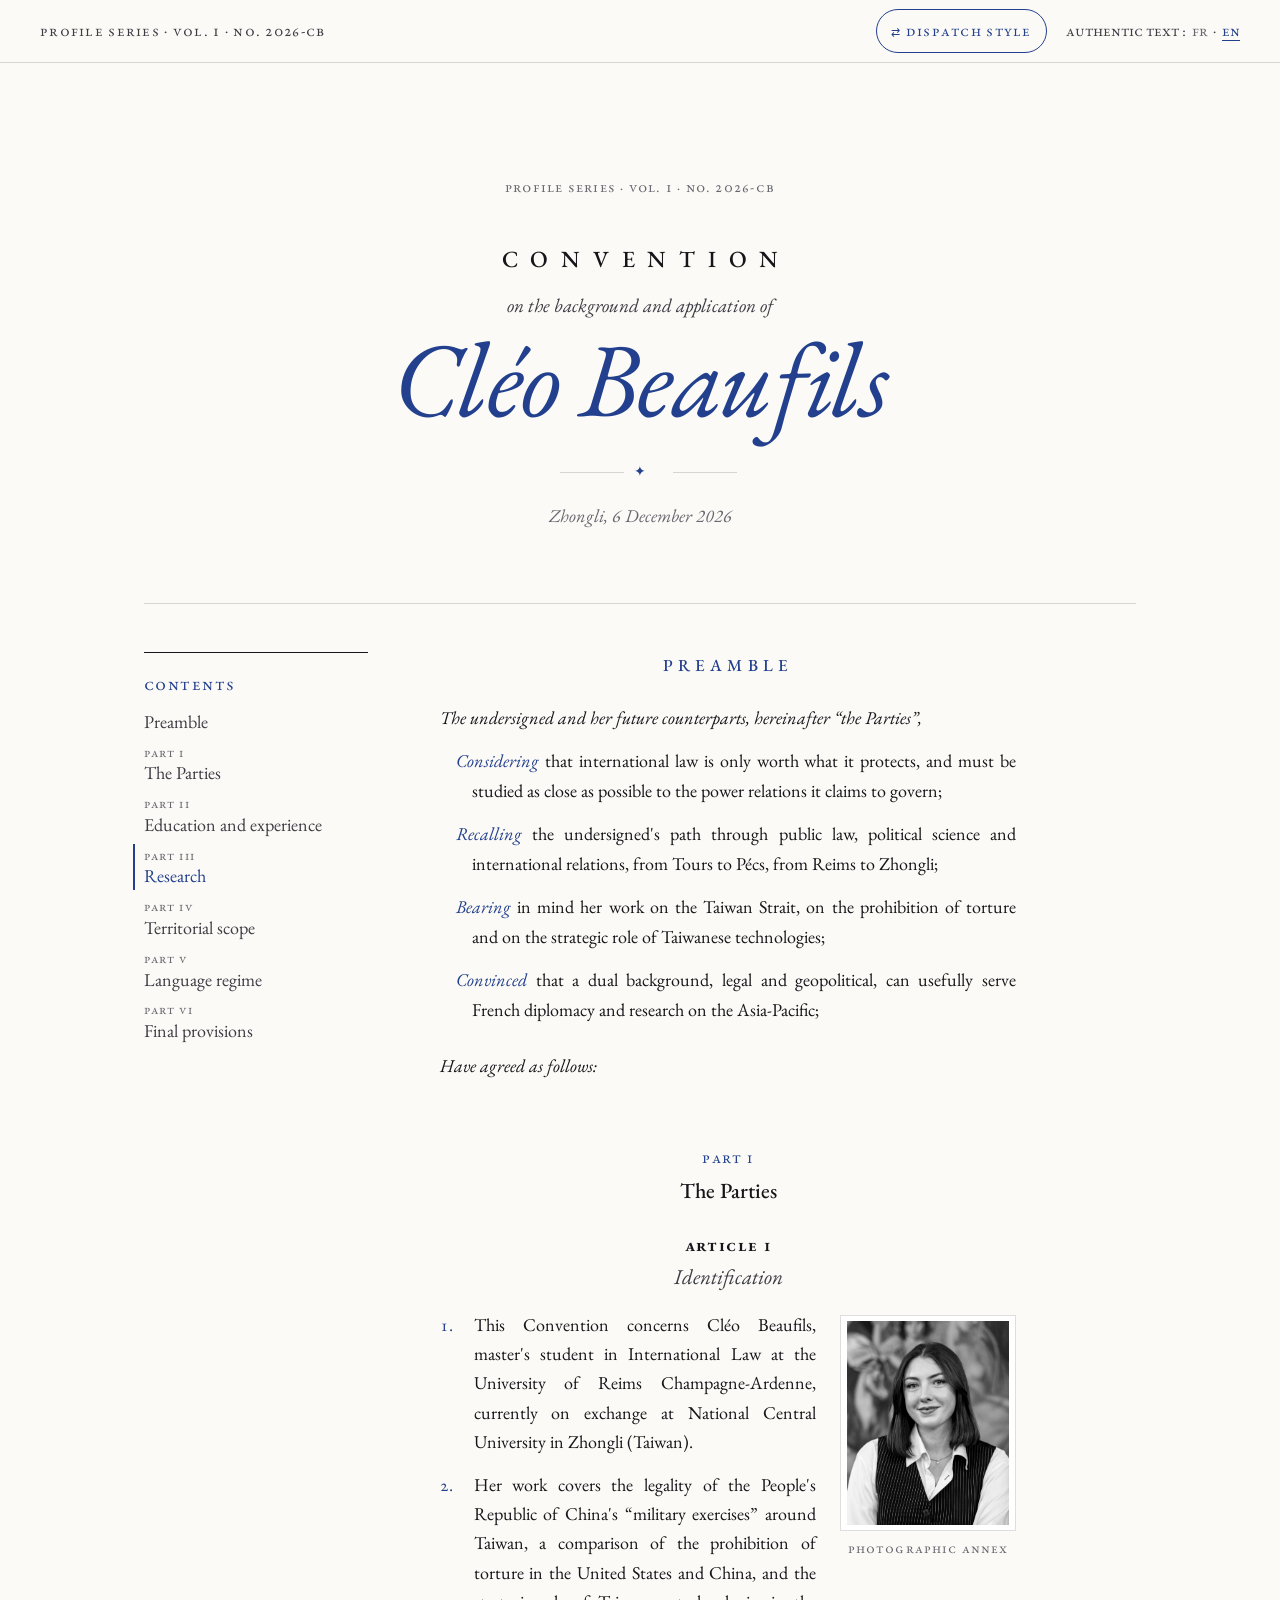
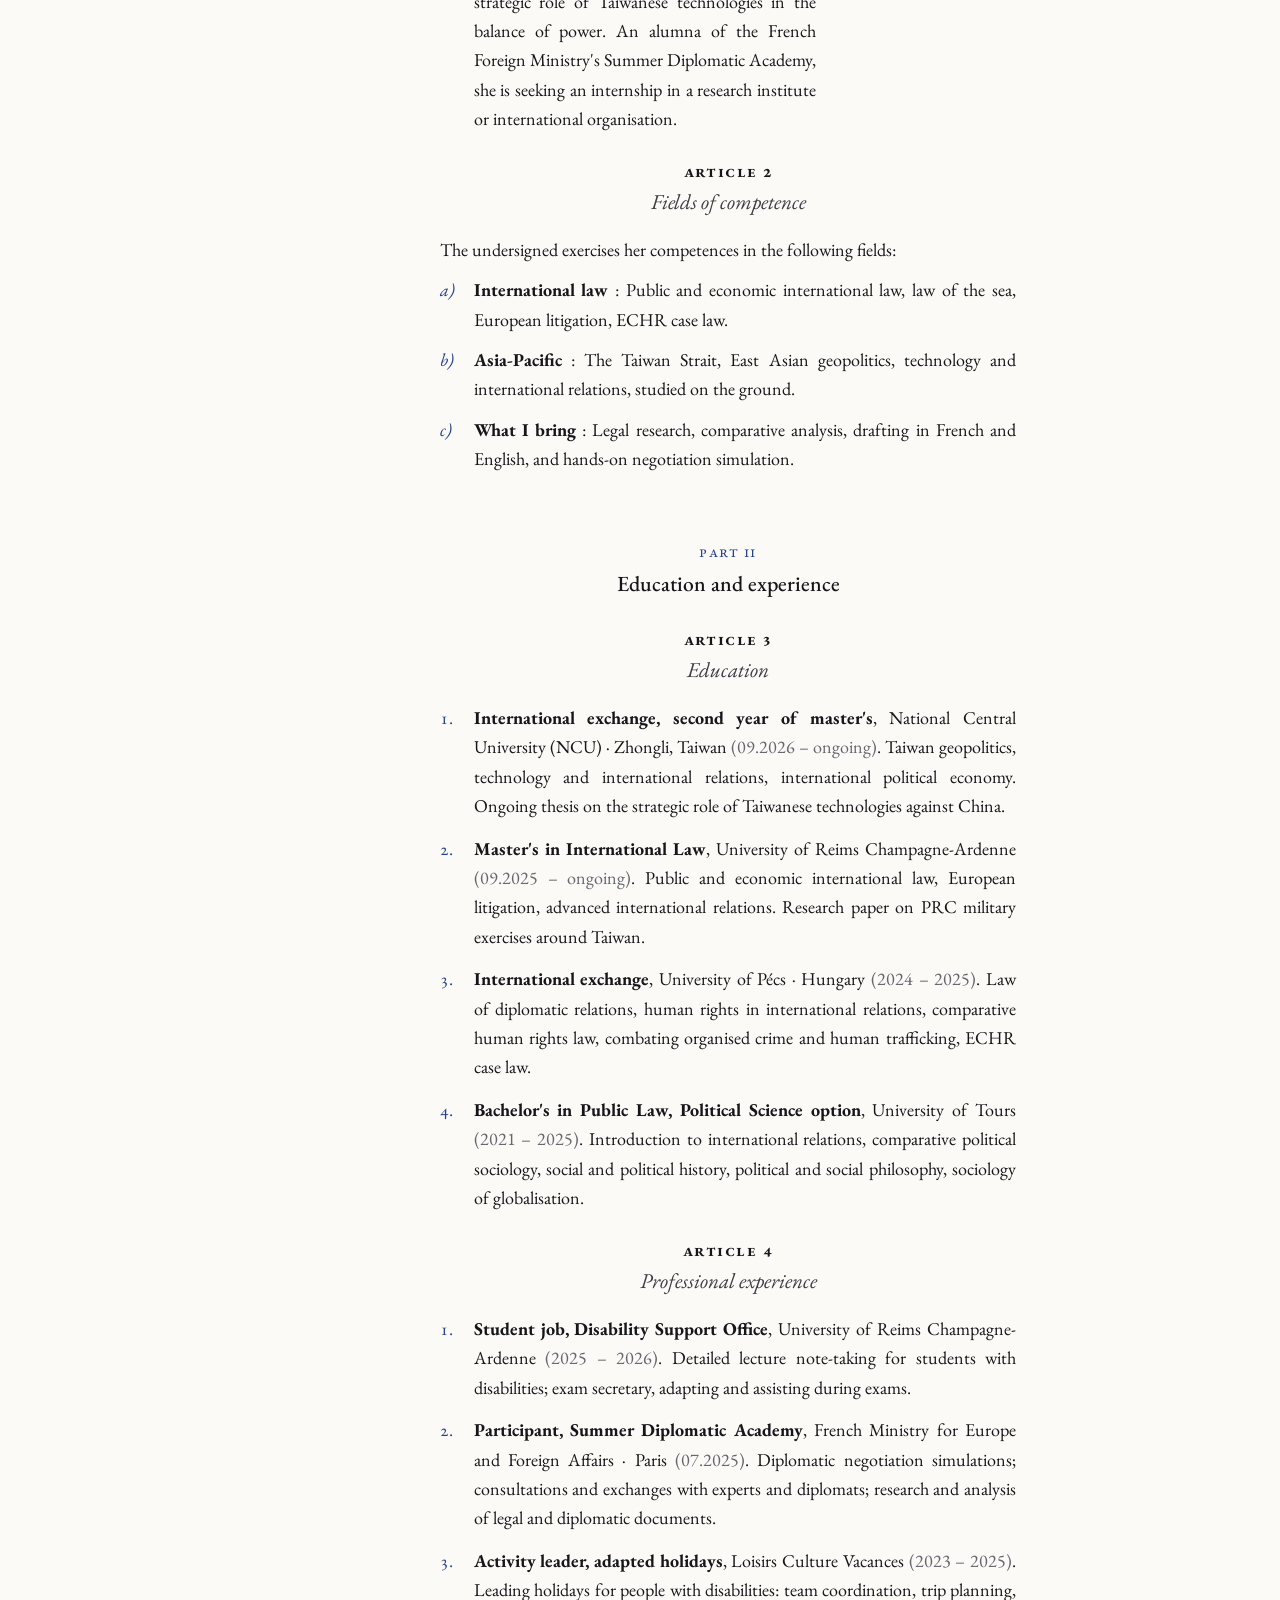
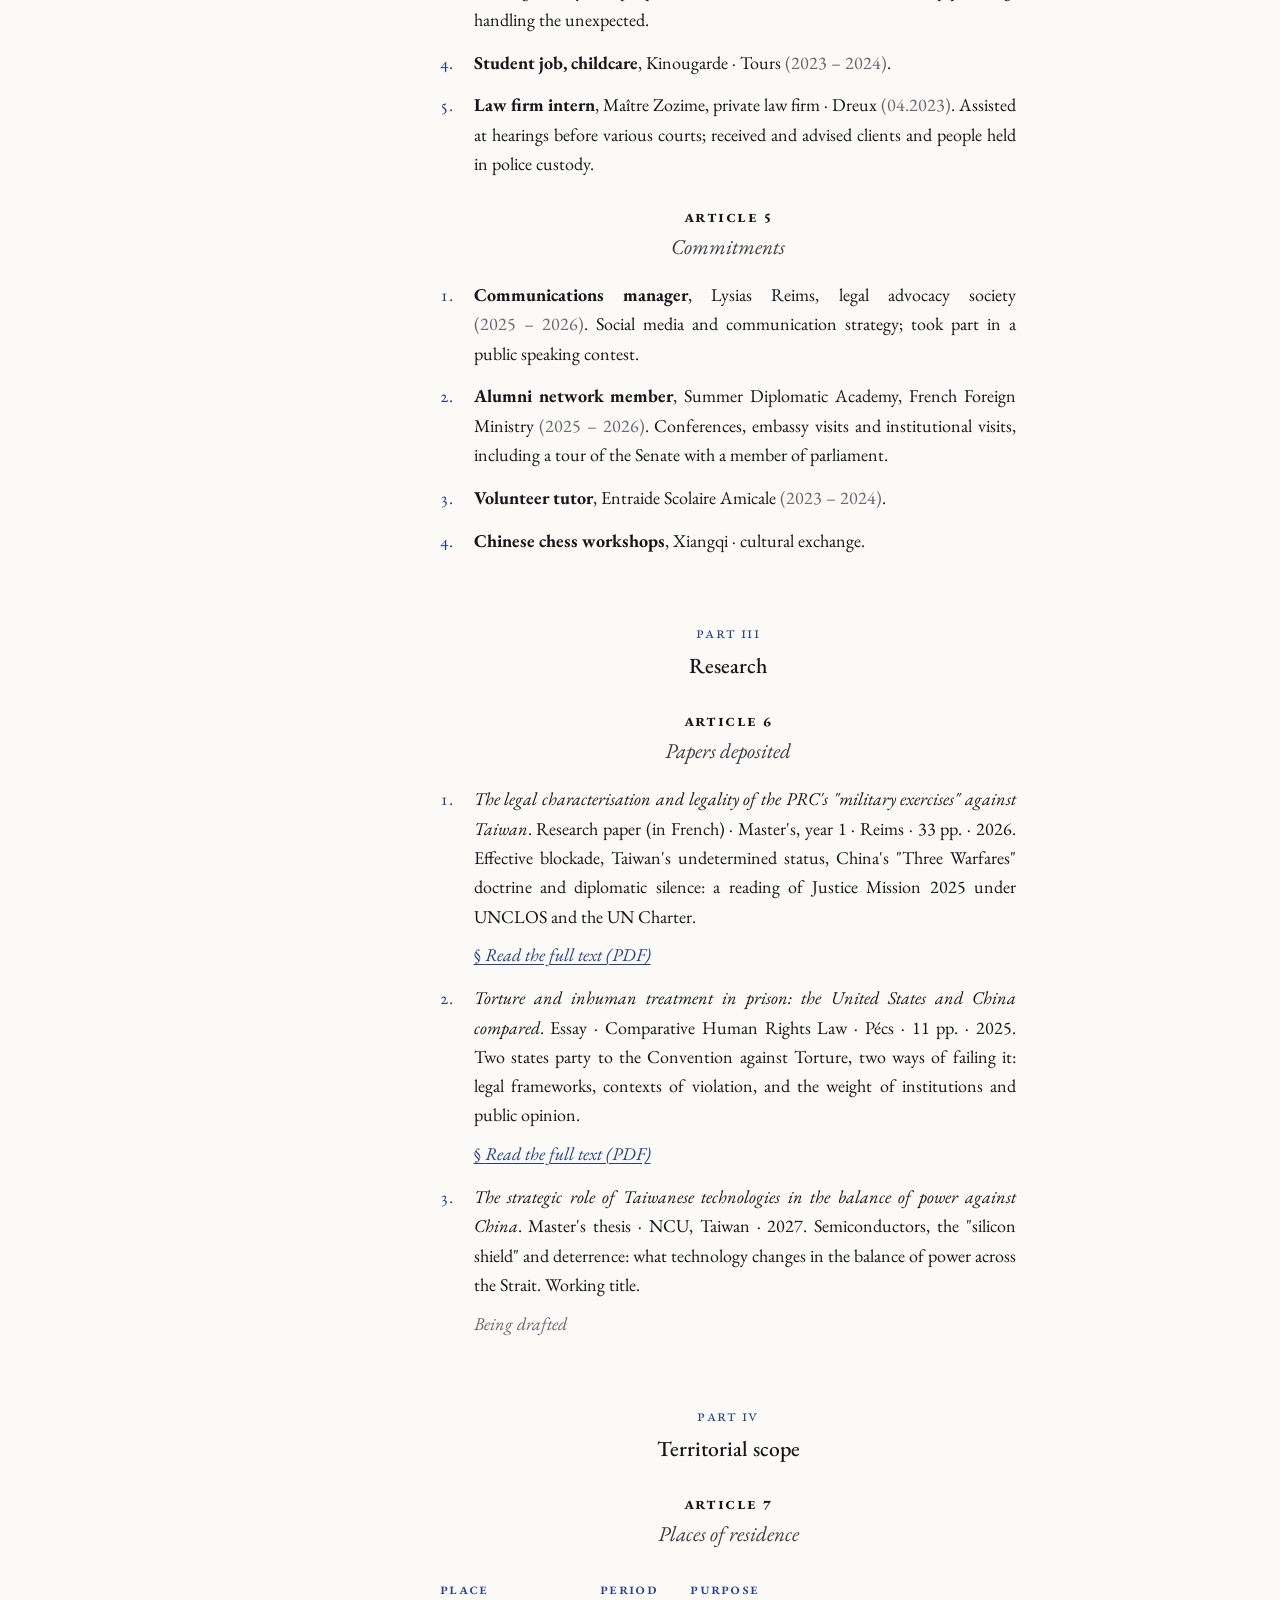
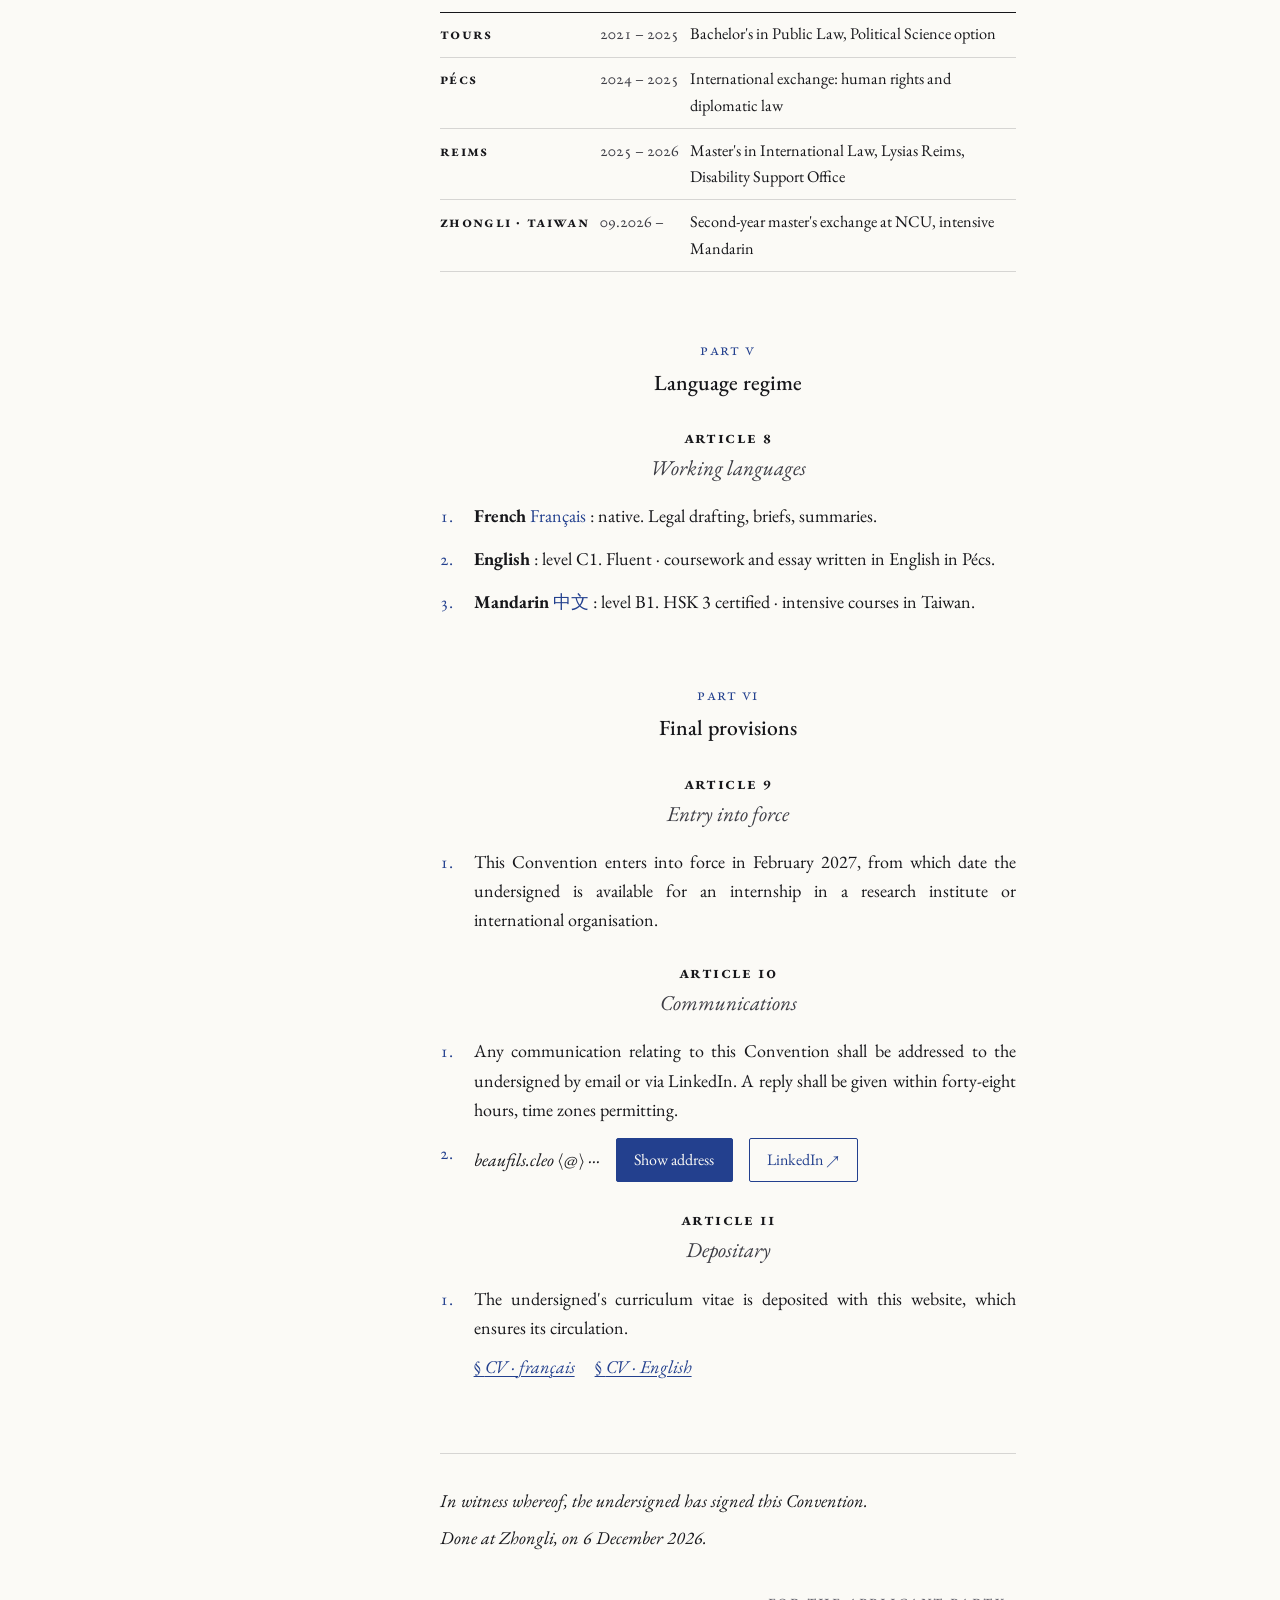
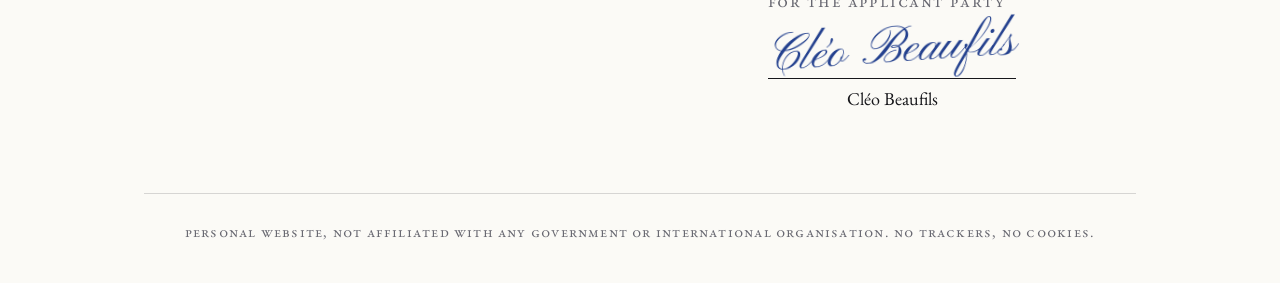
==== convention/index.html @ 14a44d66 "Second design: the profile as an international convention, with a style switch Co-Authored-By: Claud" ====
<!doctype html>
<html lang="fr">
<head>
  <meta charset="utf-8">
  <meta name="viewport" content="width=device-width, initial-scale=1, viewport-fit=cover">
  <title>Convention · Cléo Beaufils</title>
  <meta name="description" content="Portfolio de Cléo Beaufils, rédigé comme une convention internationale : parcours, travaux de recherche, langues et contact.">
  <meta name="theme-color" content="#fbfaf6">
  <meta name="color-scheme" content="light">
  <link rel="canonical" href="https://yannickdurindel.github.io/cleoportfolio/convention/">
  <meta property="og:type" content="profile">
  <meta property="og:title" content="Cléo Beaufils · Convention">
  <meta property="og:description" content="Master 2 de droit international, en mobilité à Taïwan. Parcours, travaux de recherche, contact.">
  <meta property="og:url" content="https://yannickdurindel.github.io/cleoportfolio/convention/">
  <meta property="og:image" content="https://yannickdurindel.github.io/cleoportfolio/assets/img/og.jpg">
  <link rel="icon" href="../favicon.svg" type="image/svg+xml">
  <link rel="icon" href="../assets/img/favicon-32.png" sizes="32x32" type="image/png">
  <link rel="apple-touch-icon" href="../assets/img/apple-touch-icon.png">
  <link rel="preconnect" href="https://fonts.googleapis.com">
  <link rel="preconnect" href="https://fonts.gstatic.com" crossorigin>
  <link rel="stylesheet" href="https://fonts.googleapis.com/css2?family=EB+Garamond:ital,wght@0,400..700;1,400..600&family=Pinyon+Script&display=swap">
  <link rel="stylesheet" href="convention.css?v=20261030f">
  <script type="module" src="convention.js?v=20261030f"></script>
</head>
<body>
  <a class="skip" href="#texte">Aller au texte</a>

  <header class="bar">
    <a class="bar__ref" href="#top" data-ref></a>
    <a class="bar__switch" href="../" data-switch></a>
    <button class="bar__lang" type="button" data-lang>
      <span data-authentic></span>
      <span class="bar__opt" data-l="fr">FR</span><span aria-hidden="true">·</span><span class="bar__opt" data-l="en">EN</span>
    </button>
  </header>

  <div class="page" id="top">
    <header class="title">
      <p class="title__ref" data-ref></p>
      <p class="title__kind" data-kind></p>
      <p class="title__sub" data-sub></p>
      <h1 class="title__name">Cléo Beaufils</h1>
      <p class="title__orn" aria-hidden="true">✦</p>
      <p class="title__date" data-date></p>
    </header>

    <div class="layout">
      <nav class="toc" aria-labelledby="toc-h">
        <p class="toc__h" id="toc-h" data-contents></p>
        <ol data-toc></ol>
      </nav>
      <main id="texte" class="text" data-text></main>
    </div>

    <footer class="foot">
      <p data-footer></p>
    </footer>
  </div>
  <noscript><p class="noscript">Ce site nécessite JavaScript pour afficher son contenu. · This site needs JavaScript to display its content.</p></noscript>
</body>
</html>
---- convention/convention.css ----
/* ==========================================================================
   Cléo Beaufils · « Convention »
   The profile set as an international treaty: paper white, Garamond, one ultramarine accent.
   ========================================================================== */

:root {
  --paper: #fbfaf6;
  --paper-2: #f3f1ea;
  --ink: #16161a;
  --ink-2: #3c3c44;
  --ink-3: #66666f;            /* 5.6:1 on paper */
  --rule: rgba(22, 22, 26, .16);
  --blue: #23408e;             /* 8.6:1 on paper */
  --blue-soft: rgba(35, 64, 142, .08);
  --serif: "EB Garamond", "Garamond", "Iowan Old Style", "Palatino Linotype", Georgia, serif;
  --script: "Pinyon Script", "Snell Roundhand", cursive;
  --zh: "Noto Serif TC", "Noto Serif CJK TC", "PMingLiU", serif;
  --measure: 36rem;
}

*, *::before, *::after { box-sizing: border-box; }
html { -webkit-text-size-adjust: 100%; scroll-behavior: smooth; scroll-padding-top: 4.5rem; }
@media (prefers-reduced-motion: reduce) { html { scroll-behavior: auto; } }
body {
  margin: 0; background: var(--paper); color: var(--ink);
  font: 400 1.13rem/1.62 var(--serif); font-kerning: normal; font-variant-ligatures: common-ligatures;
  text-rendering: optimizeLegibility; -webkit-font-smoothing: antialiased;
}
p, h1, h2, h3, ol, figure, table { margin: 0; }
ol { padding: 0; }
a { color: inherit; }
img { display: block; max-width: 100%; height: auto; }
::selection { background: var(--blue); color: var(--paper); }
:focus-visible { outline: 2px solid var(--blue); outline-offset: 3px; }

.skip { position: absolute; left: -999px; top: .5rem; background: var(--ink); color: var(--paper); padding: .5rem 1rem; z-index: 10; }
.skip:focus { left: .5rem; }

/* small caps that work with or without the font feature */
.caps, .bar, .title__ref, .tit span, .art__n, .toc__h, .toc span, th, .annex figcaption, .sign__for, .foot {
  font-variant-caps: all-small-caps; letter-spacing: .08em;
}

/* ---------- top bar ---------- */
.bar {
  position: sticky; top: 0; z-index: 5;
  display: flex; align-items: center; gap: 1.2rem;
  padding: .55rem clamp(1rem, 4vw, 2.5rem);
  background: rgba(251, 250, 246, .92); backdrop-filter: blur(6px);
  border-bottom: 1px solid var(--rule); font-size: 1rem; color: var(--ink-2);
}
.bar__ref { text-decoration: none; margin-right: auto; white-space: nowrap; overflow: hidden; text-overflow: ellipsis; }
.bar__switch {
  text-decoration: none; white-space: nowrap; color: var(--blue);
  border: 1px solid currentColor; border-radius: 2rem; padding: .2rem .9rem; min-height: 44px;
  display: inline-flex; align-items: center; transition: background .25s, color .25s;
}
.bar__switch:hover { background: var(--blue); color: var(--paper); }
.bar__lang {
  font: inherit; color: inherit; background: none; border: 0; cursor: pointer;
  display: inline-flex; gap: .35rem; align-items: center; min-height: 44px; padding: 0;
}
.bar__opt { color: var(--ink-3); }
.bar__opt.is-on { color: var(--blue); text-decoration: underline; text-underline-offset: 4px; }
@media (max-width: 40rem) { .bar__ref, [data-authentic] { display: none; } .bar { justify-content: flex-end; } }

/* ---------- page ---------- */
.page { max-width: 68rem; margin-inline: auto; padding-inline: clamp(1.1rem, 5vw, 3rem); }

.title { text-align: center; padding-block: clamp(3.5rem, 10vw, 7rem) clamp(2.5rem, 6vw, 4.5rem); border-bottom: 1px solid var(--rule); }
.title__ref { color: var(--ink-3); font-size: .95rem; }
.title__kind {
  margin-top: 2.6rem; font-weight: 500; font-size: clamp(1.1rem, 2.6vw, 1.45rem);
  letter-spacing: .55em; text-transform: uppercase; padding-left: .55em;
}
.title__sub { margin-top: .7rem; font-style: italic; color: var(--ink-2); font-size: 1.2rem; }
.title__name {
  margin-top: .3rem; font-weight: 400; font-style: italic;
  font-size: clamp(3rem, 11vw, 6.6rem); line-height: 1.02; letter-spacing: -.015em; color: var(--blue);
}
.title__orn { margin-top: 1.6rem; color: var(--blue); font-size: .9rem; letter-spacing: 1.2em; padding-left: 1.2em; }
.title__orn::before, .title__orn::after { content: ""; display: inline-block; width: 4rem; height: 1px; background: var(--rule); vertical-align: middle; margin-inline: .6rem; }
.title__date { margin-top: 1.2rem; color: var(--ink-3); font-style: italic; }

.layout { display: grid; gap: 2rem; padding-block: 3rem 5rem; }
@media (min-width: 60rem) {
  .layout { grid-template-columns: 14rem minmax(0, 1fr); gap: 4.5rem; }
}

/* ---------- contents ---------- */
.toc { border: 1px solid var(--rule); padding: 1.1rem 1.3rem; background: var(--paper-2); }
.toc__h { color: var(--blue); margin-bottom: .6rem; }
.toc ol { list-style: none; display: grid; gap: .35rem; }
.toc a { text-decoration: none; color: var(--ink-2); display: block; line-height: 1.3; padding-block: .15rem; }
.toc a span { display: block; font-size: .85rem; color: var(--ink-3); }
.toc a:hover, .toc a[aria-current] { color: var(--blue); }
.toc a[aria-current] { box-shadow: inset 2px 0 0 var(--blue); padding-left: .7rem; margin-left: -.7rem; }
@media (min-width: 60rem) {
  .toc { position: sticky; top: 5.5rem; align-self: start; background: none; border: 0; border-top: 1px solid var(--ink); padding: 1rem 0 0; }
}

/* ---------- text ---------- */
.text { max-width: var(--measure); }
.text > * + * { margin-top: 1.4rem; }

.tit { text-align: center; font-weight: 500; font-size: 1.35rem; margin-top: 4rem !important; margin-bottom: .6rem; }
.tit span { display: block; color: var(--blue); font-weight: 400; font-size: 1.05rem; margin-bottom: .1rem; }
.tit--pre { margin-top: 0 !important; letter-spacing: .3em; text-transform: uppercase; font-size: 1.05rem; color: var(--blue); }

.pre { display: grid; gap: .9rem; }
.pre__parties { font-style: italic; }
.pre__c { padding-left: 2rem; text-indent: -1rem; }
.pre__c em { color: var(--blue); }
.pre__agreed { font-style: italic; text-align: center; margin-top: .8rem; }

.art { scroll-margin-top: 5rem; }
.art h3 { text-align: center; font-weight: 400; margin-bottom: 1rem; }
.art__n { display: block; font-weight: 600; font-size: 1.12rem; }
.art__name { display: block; font-style: italic; color: var(--ink-2); }

.paras { list-style: none; counter-reset: p; display: grid; gap: .85rem; }
.paras > li { counter-increment: p; position: relative; padding-left: 2.1rem; }
.paras > li::before { content: counter(p) "."; position: absolute; left: 0; top: 0; color: var(--blue); font-variant-numeric: oldstyle-nums; }
.alpha { list-style: none; counter-reset: a; display: grid; gap: .7rem; margin-top: .7rem; }
.alpha > li { counter-increment: a; position: relative; padding-left: 2.1rem; }
.alpha > li::before { content: counter(a, lower-alpha) ")"; position: absolute; left: 0; color: var(--blue); font-style: italic; }
p { hyphens: auto; text-wrap: pretty; }
.text p { text-align: justify; }
.per { color: var(--ink-3); white-space: nowrap; }
.doc { color: var(--ink); }
.native { color: var(--blue); }
.native[lang="zh-Hant"] { font-family: var(--zh); }

.pdf {
  display: inline-block; margin-top: .4rem; margin-right: 1rem; color: var(--blue);
  text-decoration: underline; text-decoration-thickness: 1px; text-underline-offset: 3px; font-style: italic;
}
.text p.links { text-align: left; margin-top: .2rem; }
.pdf::before { content: "§ "; font-style: normal; }
.pending { display: inline-block; margin-top: .4rem; color: var(--ink-3); font-style: italic; }

.annex { float: right; width: min(40%, 11rem); margin: .3rem 0 1rem 1.5rem; }
.annex img { border: 1px solid var(--rule); padding: .35rem; background: #fff; filter: grayscale(1) contrast(1.05); transition: filter .5s; }
.annex:hover img { filter: none; }
.annex figcaption { text-align: center; color: var(--ink-3); font-size: .9rem; margin-top: .3rem; }
.art::after { content: ""; display: block; clear: both; }

.tbl { overflow-x: auto; }
table { width: 100%; border-collapse: collapse; font-size: 1.02rem; }
th, td { text-align: left; vertical-align: top; padding: .55rem .7rem .55rem 0; border-bottom: 1px solid var(--rule); }
thead th { color: var(--blue); font-weight: 500; border-bottom: 1px solid var(--ink); }
tbody th { font-weight: 600; white-space: nowrap; }
td.num { white-space: nowrap; font-variant-numeric: oldstyle-nums tabular-nums; color: var(--ink-2); }

.contact { display: flex; flex-wrap: wrap; align-items: center; gap: .6rem 1rem; text-align: left !important; }
.email { font-style: italic; }
.email a { color: var(--blue); }
.btn {
  font: inherit; font-size: 1rem; cursor: pointer; text-decoration: none;
  display: inline-flex; align-items: center; min-height: 44px; padding: .2rem 1.1rem;
  background: var(--blue); color: var(--paper); border: 1px solid var(--blue); border-radius: 2px;
  transition: background .25s, color .25s;
}
.btn:hover { background: var(--paper); color: var(--blue); }
.btn--ghost { background: none; color: var(--blue); }
.btn--ghost:hover { background: var(--blue); color: var(--paper); }

/* ---------- signature ---------- */
.sign { margin-top: 4.5rem !important; padding-top: 2rem; border-top: 1px solid var(--rule); display: grid; gap: .5rem; }
.sign > p { font-style: italic; text-align: left !important; }
.sign__block { justify-self: end; text-align: center; margin-top: 1.6rem; min-width: 15rem; }
.sign__for { color: var(--ink-3); }
.sign__sig { font: 400 3.2rem/1.1 var(--script); color: var(--blue); margin-top: .4rem; transform: rotate(-4deg); text-align: center !important; }
.sign__name { border-top: 1px solid var(--ink); padding-top: .3rem; text-align: center !important; }

.foot { border-top: 1px solid var(--rule); padding-block: 1.6rem 2.4rem; color: var(--ink-3); font-size: .95rem; text-align: center; }

.noscript { padding: 2rem; text-align: center; }

@media print {
  .bar, .toc { display: none; }
  .layout { display: block; }
  body { font-size: 11pt; }
}

@media (max-width: 40rem) {
  .text p { text-align: left; hyphens: manual; }
  .annex { float: none; width: 10rem; margin: 0 auto 1.2rem; }
  .toc ol { grid-template-columns: 1fr 1fr; gap: .5rem 1rem; }
  .pre__c { padding-left: 1rem; text-indent: 0; }
}
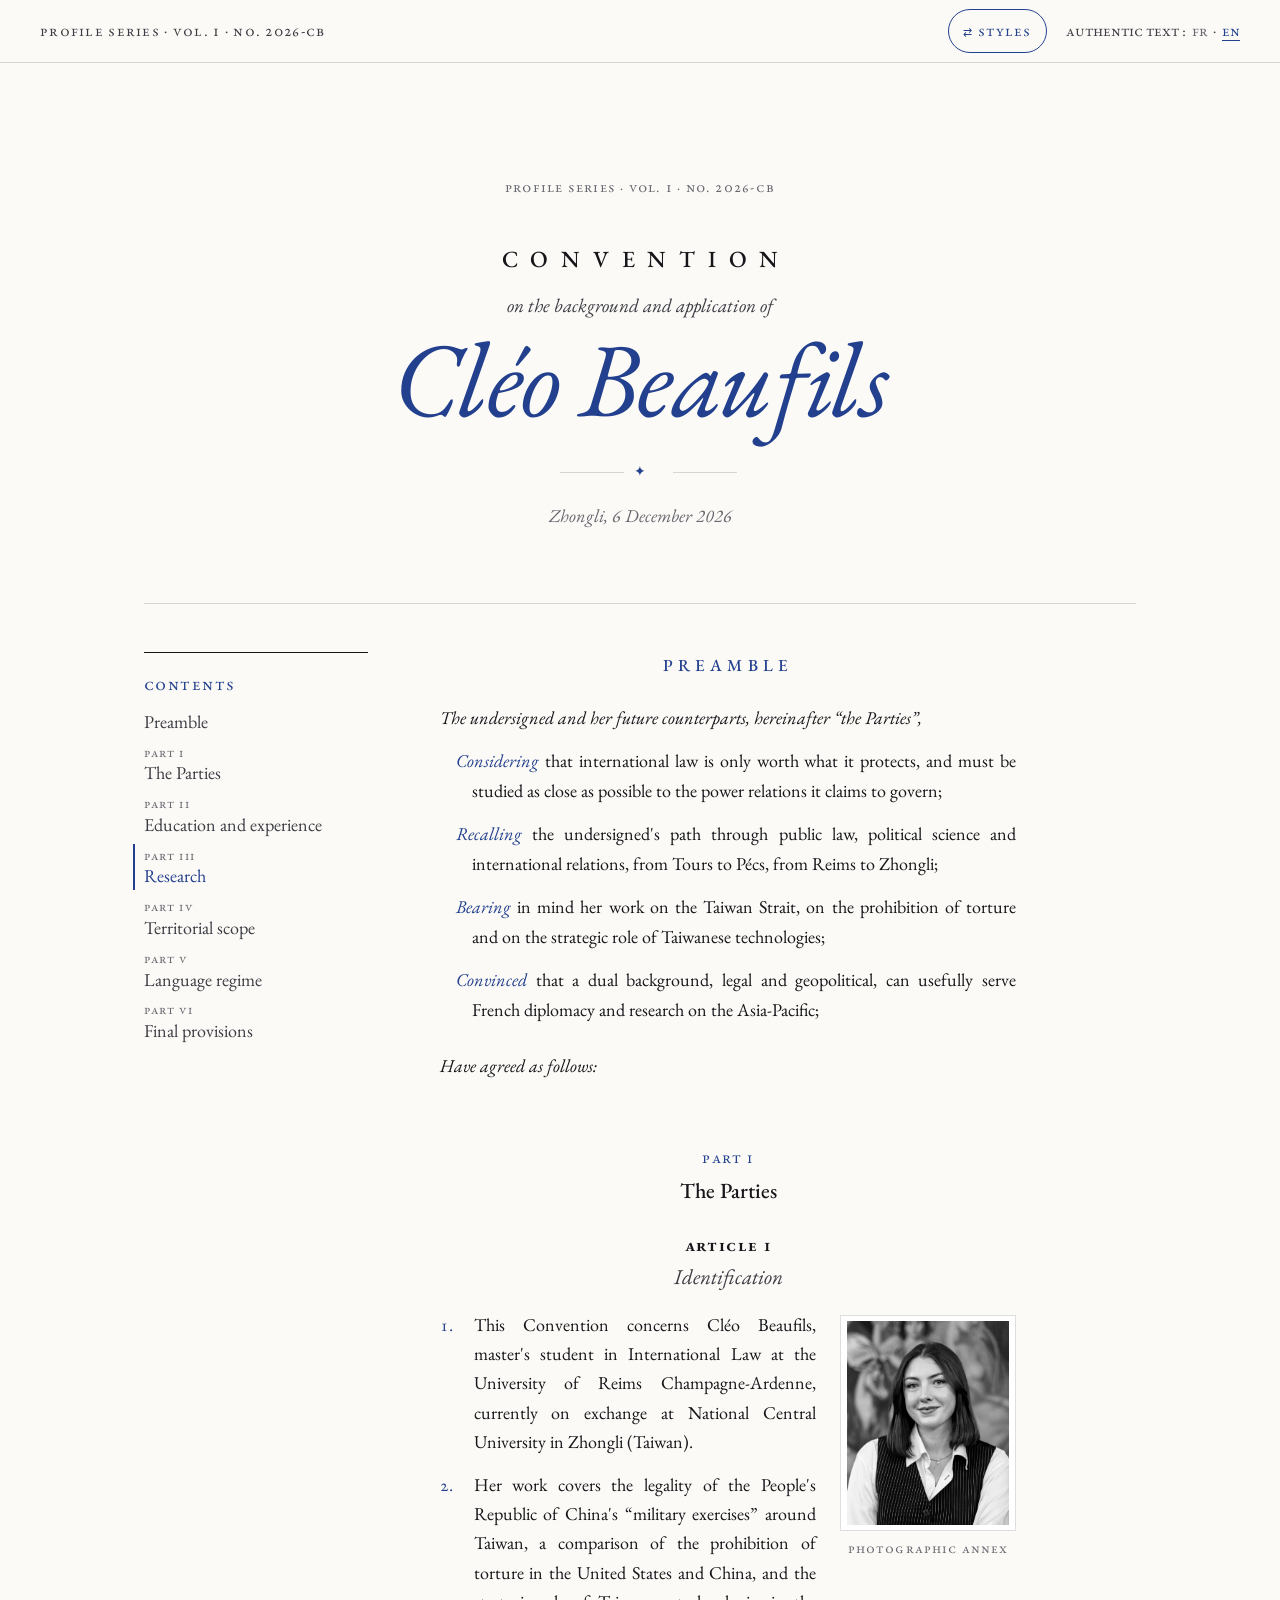
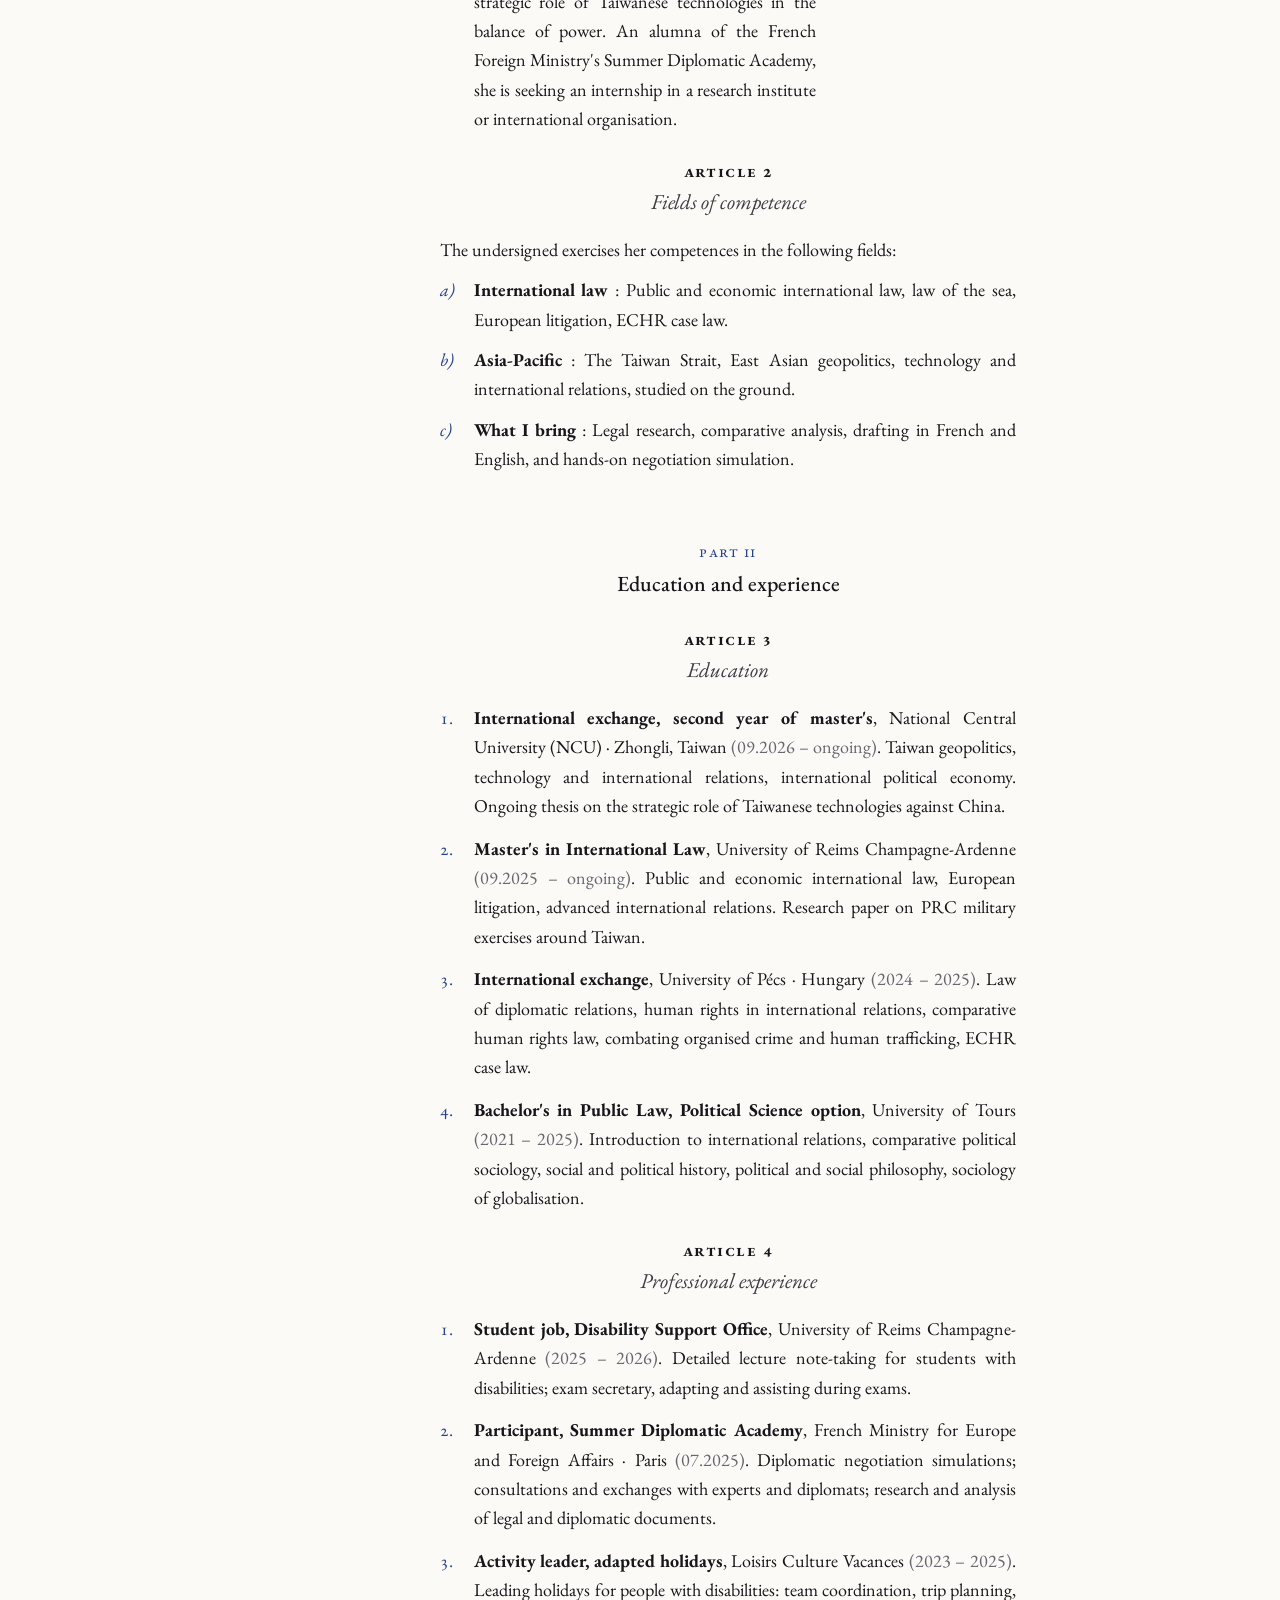
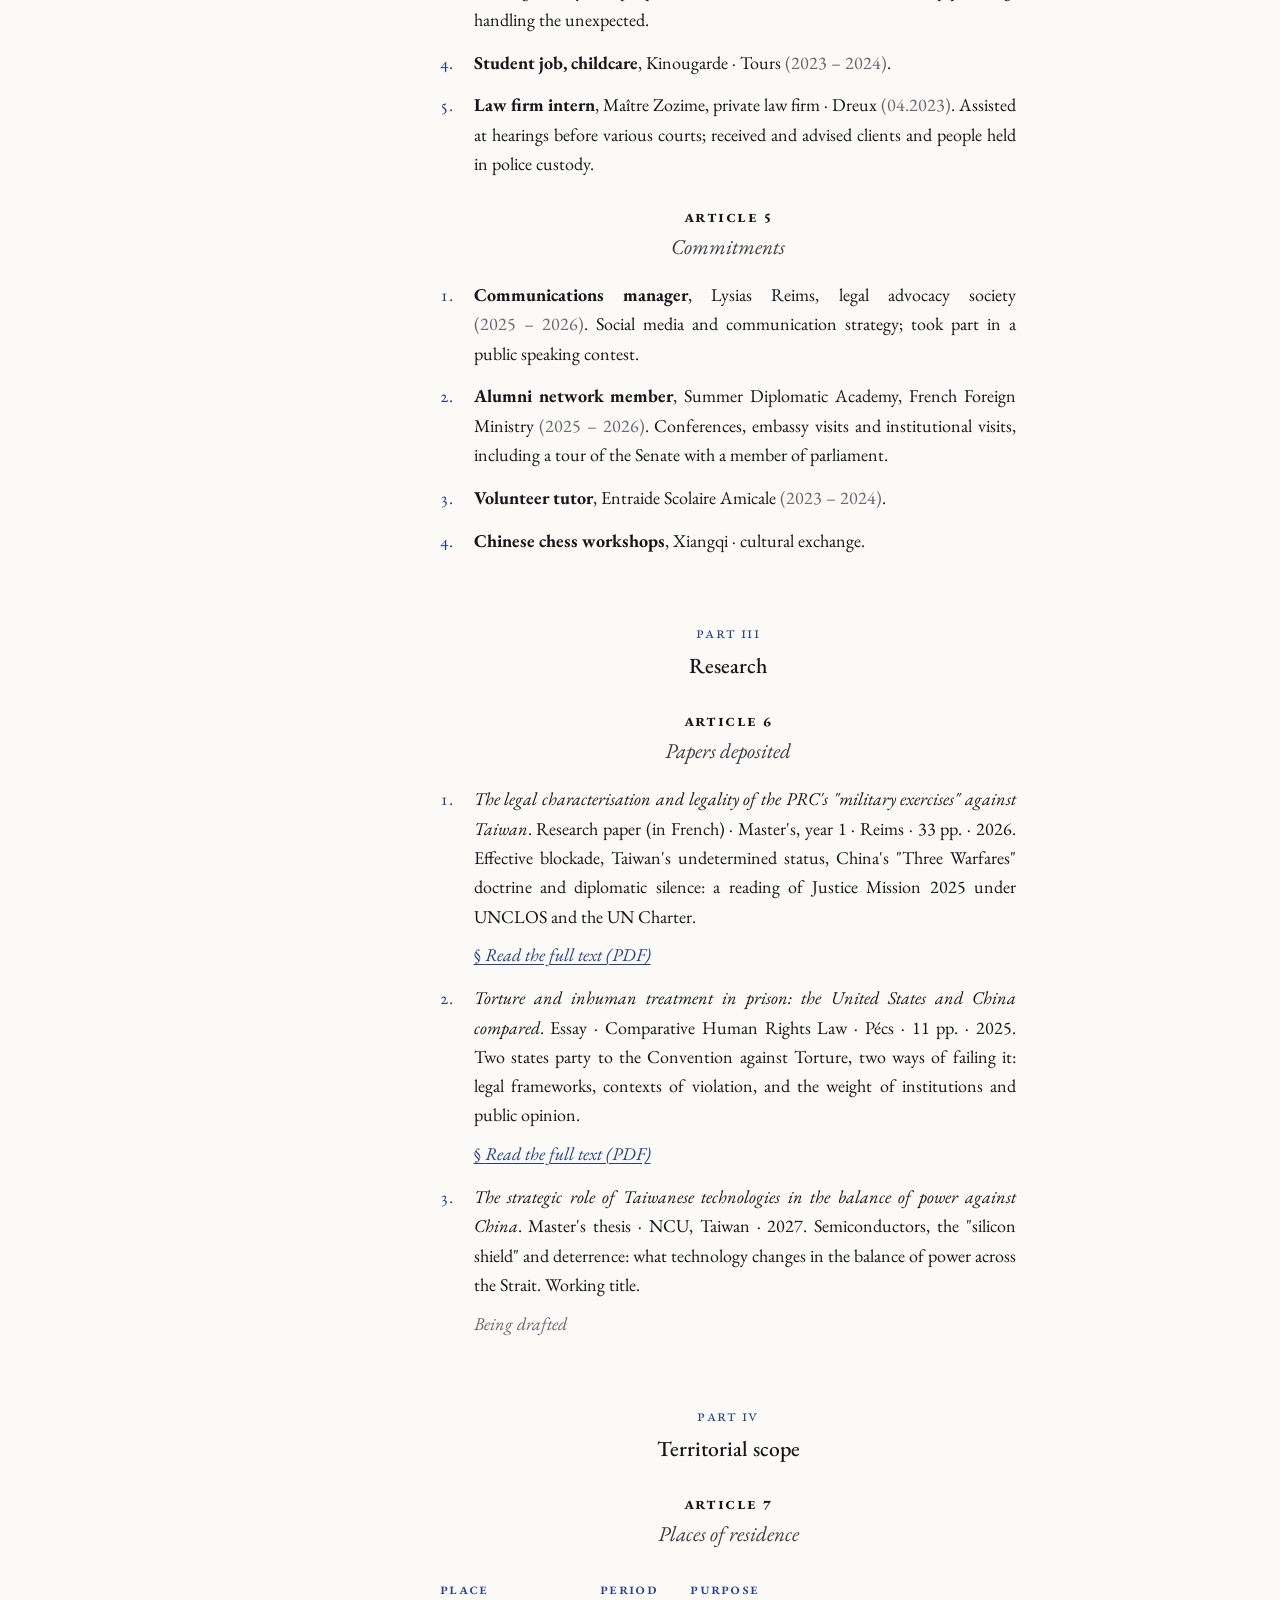
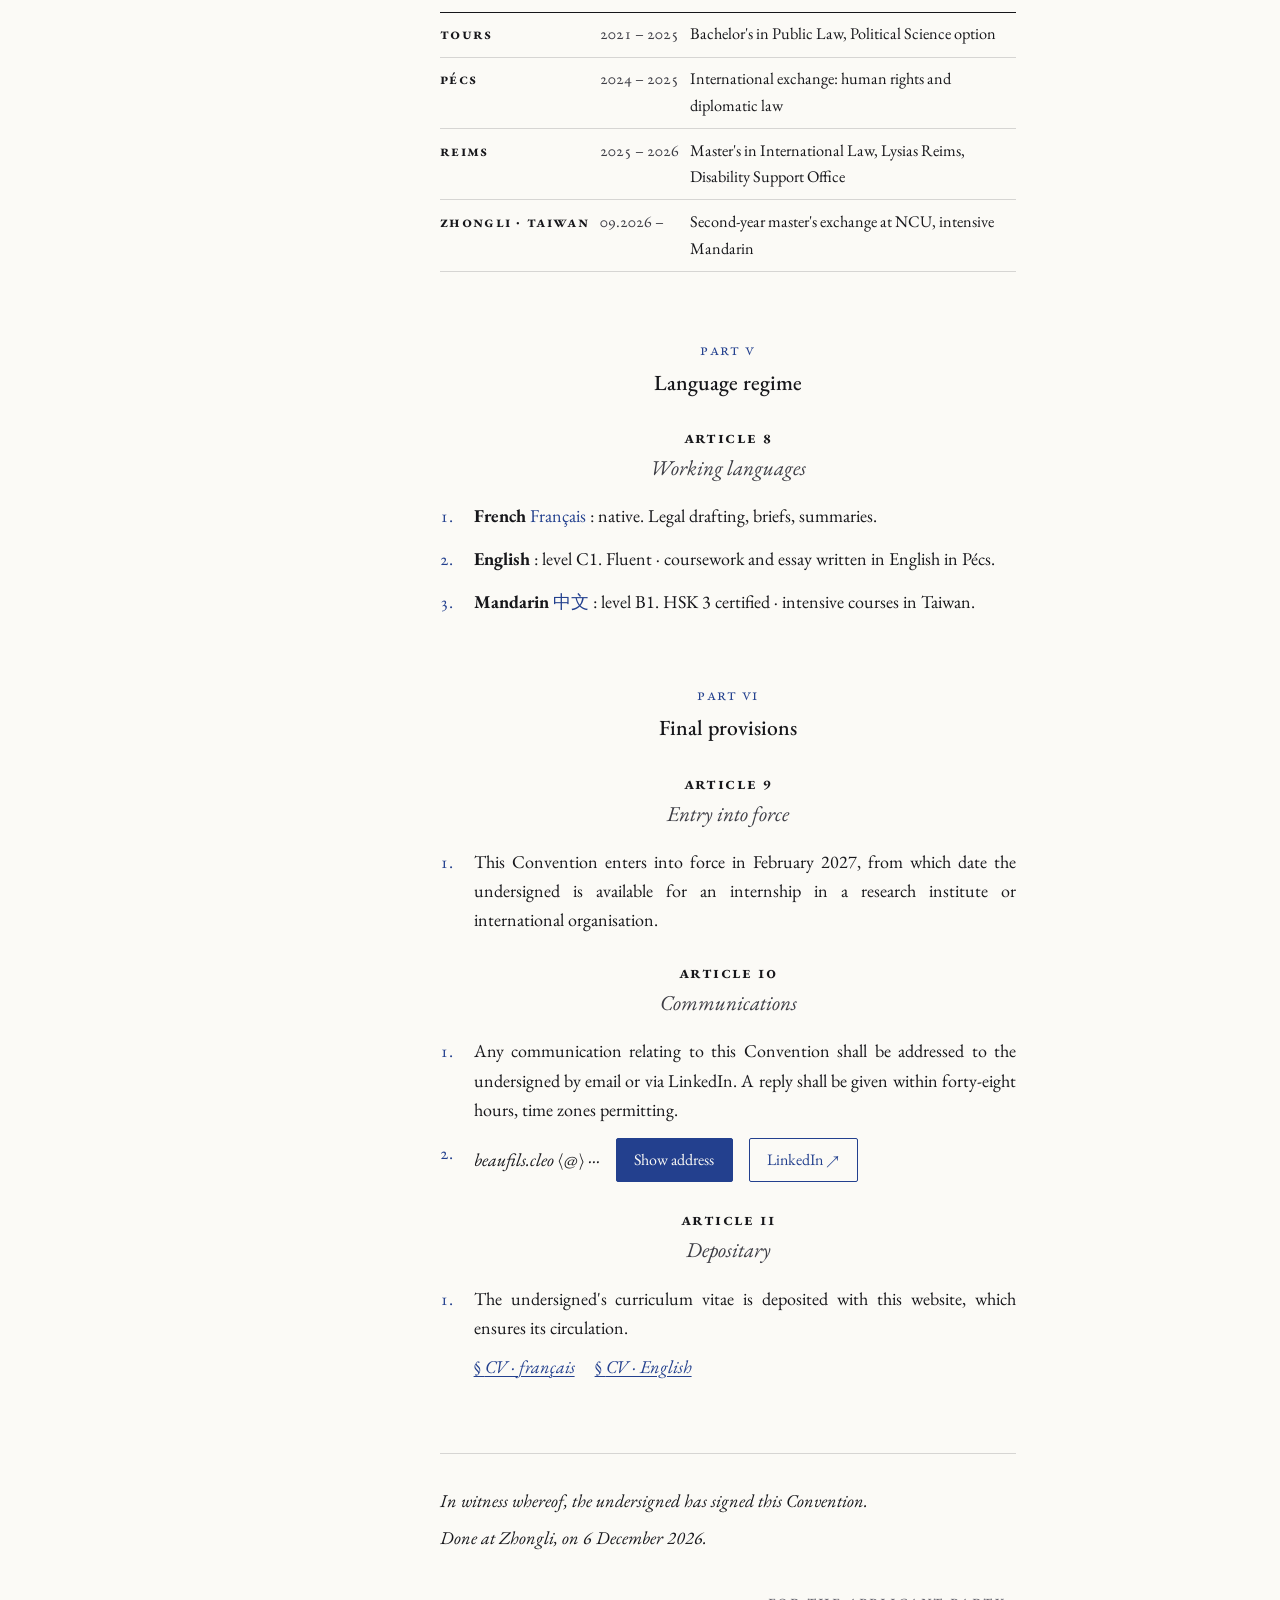
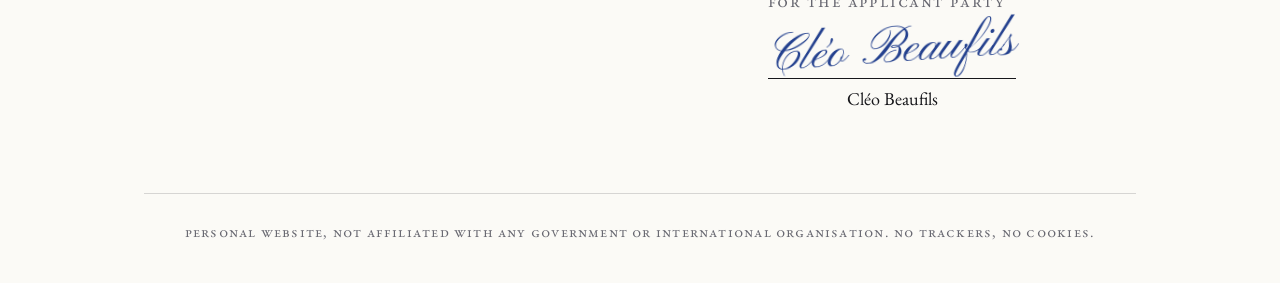
==== commit 5e437a52: "Third design: Méridien, a fixed stage where scroll turns a dotted globe Adds a shared Styles menu to" ====
--- a/convention/index.html
+++ b/convention/index.html
@@ -19,15 +19,22 @@
   <link rel="preconnect" href="https://fonts.googleapis.com">
   <link rel="preconnect" href="https://fonts.gstatic.com" crossorigin>
   <link rel="stylesheet" href="https://fonts.googleapis.com/css2?family=EB+Garamond:ital,wght@0,400..700;1,400..600&family=Pinyon+Script&display=swap">
-  <link rel="stylesheet" href="convention.css?v=20261030f">
-  <script type="module" src="convention.js?v=20261030f"></script>
+  <link rel="stylesheet" href="convention.css?v=20261030g">
+  <script type="module" src="convention.js?v=20261030g"></script>
 </head>
 <body>
   <a class="skip" href="#texte">Aller au texte</a>
 
   <header class="bar">
     <a class="bar__ref" href="#top" data-ref></a>
-    <a class="bar__switch" href="../" data-switch></a>
+    <details class="styles" data-styles>
+      <summary data-styles-label>Styles</summary>
+      <ul>
+        <li><a data-style-link="depeche" href="../"></a></li>
+        <li><a data-style-link="convention" href="./" aria-current="page"></a></li>
+        <li><a data-style-link="meridien" href="../meridien/"></a></li>
+      </ul>
+    </details>
     <button class="bar__lang" type="button" data-lang>
       <span data-authentic></span>
       <span class="bar__opt" data-l="fr">FR</span><span aria-hidden="true">·</span><span class="bar__opt" data-l="en">EN</span>
--- a/convention/convention.css
+++ b/convention/convention.css
@@ -50,12 +50,22 @@
   border-bottom: 1px solid var(--rule); font-size: 1rem; color: var(--ink-2);
 }
 .bar__ref { text-decoration: none; margin-right: auto; white-space: nowrap; overflow: hidden; text-overflow: ellipsis; }
-.bar__switch {
-  text-decoration: none; white-space: nowrap; color: var(--blue);
+.styles { position: relative; }
+.styles summary {
+  list-style: none; cursor: pointer; white-space: nowrap; color: var(--blue);
   border: 1px solid currentColor; border-radius: 2rem; padding: .2rem .9rem; min-height: 44px;
   display: inline-flex; align-items: center; transition: background .25s, color .25s;
 }
-.bar__switch:hover { background: var(--blue); color: var(--paper); }
+.styles summary::-webkit-details-marker { display: none; }
+.styles summary:hover, .styles[open] summary { background: var(--blue); color: var(--paper); }
+.styles ul {
+  position: absolute; right: 0; top: calc(100% + .4rem); min-width: 10rem; margin: 0; padding: .3rem; list-style: none;
+  background: var(--paper); border: 1px solid var(--rule); box-shadow: 0 16px 36px -16px rgba(22, 22, 26, .35);
+  font-variant-caps: normal; letter-spacing: 0;
+}
+.styles a { display: block; padding: .45rem .8rem; text-decoration: none; font-size: 1.1rem; color: var(--ink-2); }
+.styles a:hover { background: var(--paper-2); color: var(--ink); }
+.styles a[aria-current] { color: var(--blue); font-style: italic; }
 .bar__lang {
   font: inherit; color: inherit; background: none; border: 0; cursor: pointer;
   display: inline-flex; gap: .35rem; align-items: center; min-height: 44px; padding: 0;
